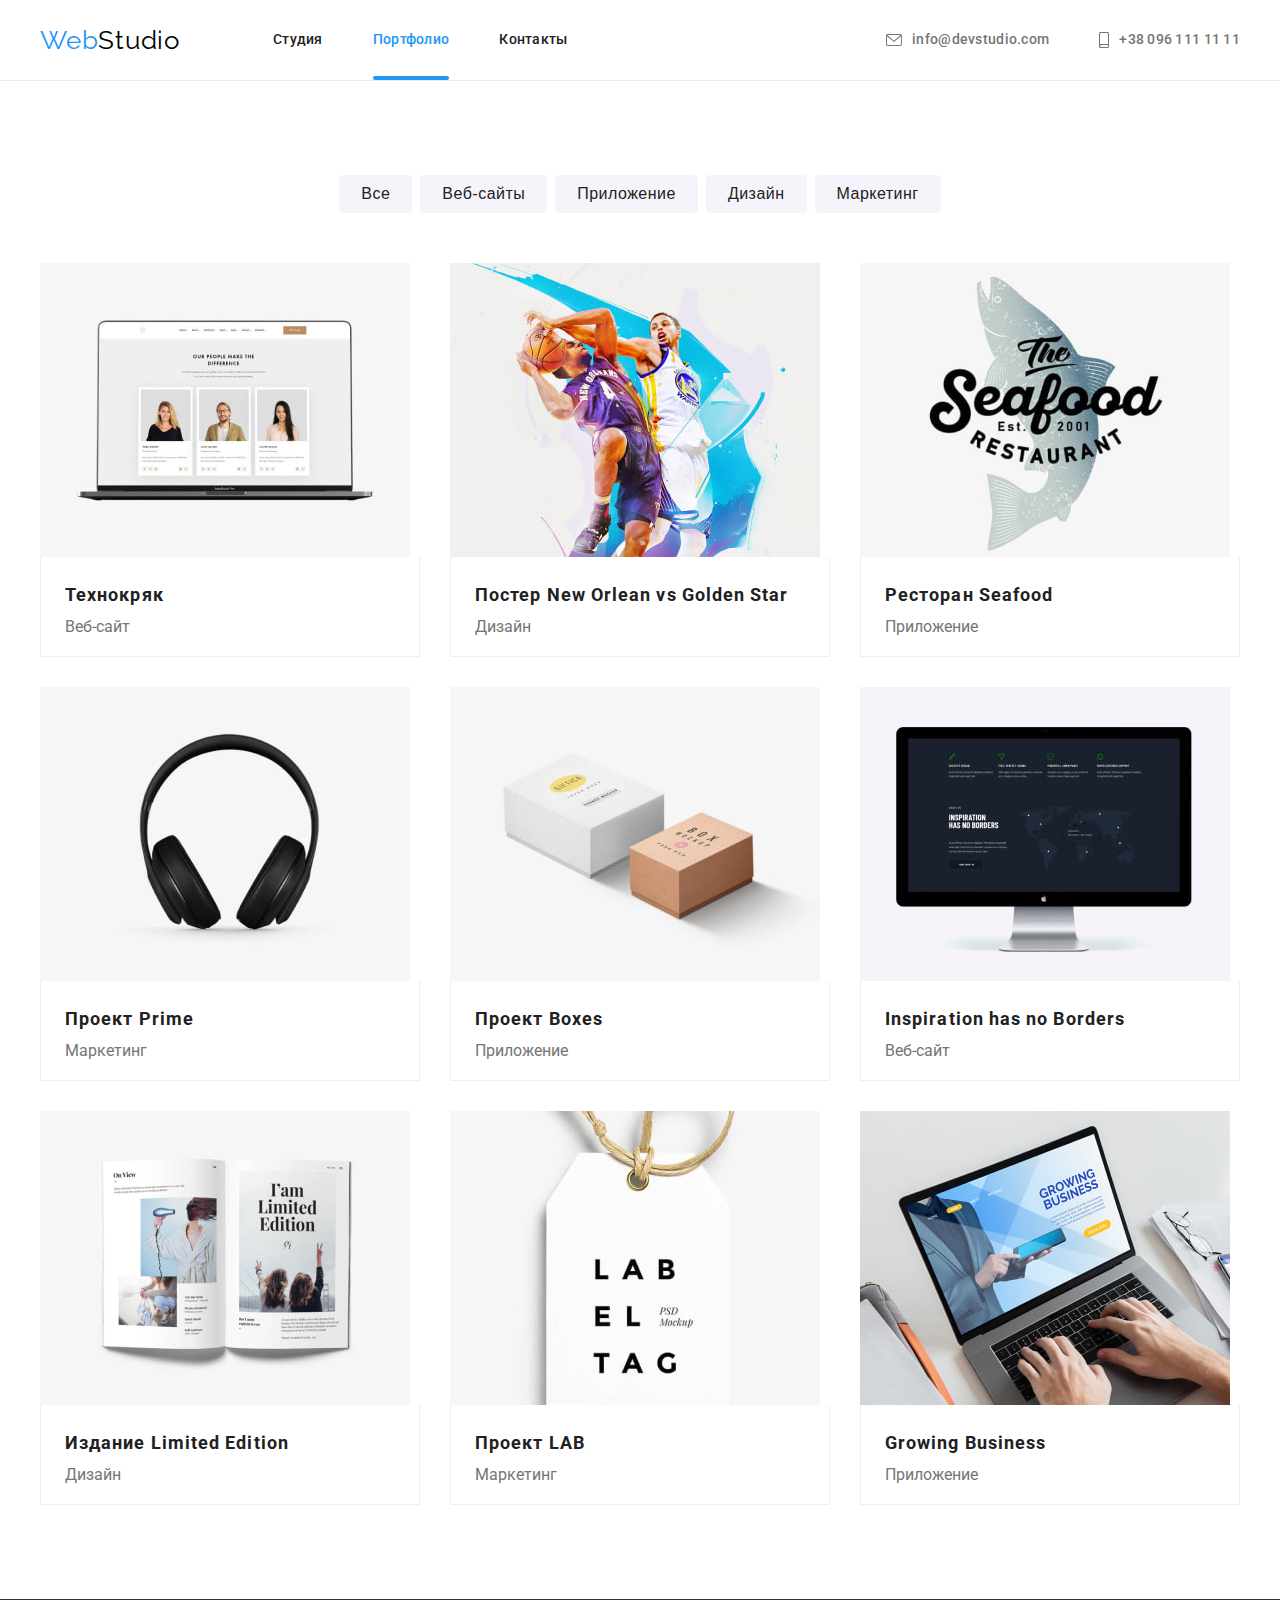
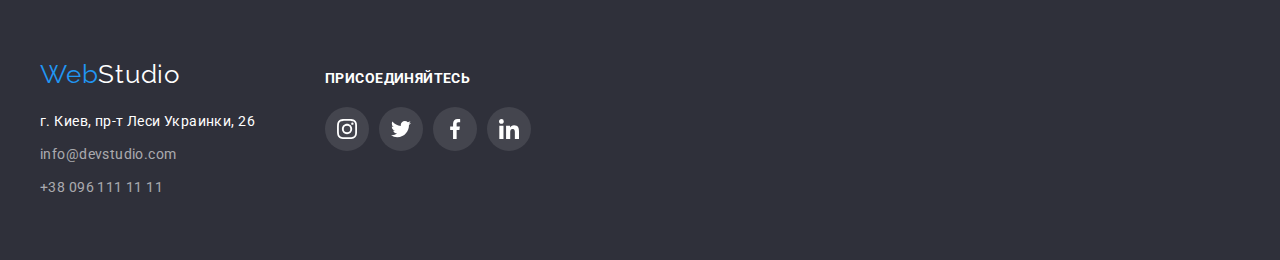
==== portfolio.html @ 495a9220 "Initial commit" ====
<!DOCTYPE html>
<html lang="ru">
  <head>
    <meta charset="UTF-8" />
    <meta http-equiv="X-UA-Compatible" content="IE=edge" />
    <meta name="viewport" content="width=device-width, initial-scale=1.0" />
    <title>Портфолио</title>
    <link rel="preconnect" href="https://fonts.googleapis.com" />
    <link rel="preconnect" href="https://fonts.gstatic.com" crossorigin />
    <link
      href="https://fonts.googleapis.com/css2?family=Raleway:wght@700&family=Roboto:wght@400;500;700;900&display=swap"
      rel="stylesheet"
    />
    <link
      rel="stylesheet"
      href="https://cdnjs.cloudflare.com/ajax/libs/modern-normalize/1.1.0/modern-normalize.min.css"
      integrity="sha512-wpPYUAdjBVSE4KJnH1VR1HeZfpl1ub8YT/NKx4PuQ5NmX2tKuGu6U/JRp5y+Y8XG2tV+wKQpNHVUX03MfMFn9Q=="
      crossorigin="anonymous"
      referrerpolicy="no-referrer"
    />
    <link rel="stylesheet" href="./css/styles.css" />
    <link rel="stylesheet" href="./index.html" />
  </head>
  <body class="body">
    <!-- Шапка -->
    <header class="header">
      <div class="conteiner header-conteiner">
        <a href="" class="header-logo"
          ><span class="first-logo">Web</span>Studio</a
        >
        <nav class="header-nav">
          <ul class="site-list">
            <li class="item">
              <a class="nav-item" href="./index.html">Студия</a>
            </li>
            <li class="item">
              <a class="nav-item--active current" href="./portfolio.html"
                >Портфолио</a
              >
            </li>
            <li class="item"><a class="nav-item" href="">Контакты</a></li>
          </ul>
        </nav>
        <ul class="contacts">
          <li class="item">
            <a class="link-mail" href="mailto:info@devstudio.com"
              ><svg class="mail-icons" width="16" height="12">
                <use href="./images/icons.svg#mail"></use>
              </svg>
              info@devstudio.com
            </a>
          </li>
          <li class="item">
            <a class="link-tel" href="tel:+380961111111">
              <svg class="tel-icons" width="10" height="16">
                <use href="./images/icons.svg#smartphone"></use>
              </svg>
              +38 096 111 11 11
            </a>
          </li>
        </ul>
      </div>
    </header>
    <!-- Main  -->
    <main>
      <section class="portfolio-section">
        <div class="conteiner">
          <ul class="filters-list">
            <li class="filters-item">
              <button class="filters-btn" type="button">Все</button>
            </li>
            <li class="filters-item">
              <button class="filters-btn" type="button">Веб-сайты</button>
            </li>
            <li class="filters-item">
              <button class="filters-btn" type="button">Приложение</button>
            </li>
            <li class="filters-item">
              <button class="filters-btn" type="button">Дизайн</button>
            </li>
            <li class="filters-item">
              <button class="filters-btn" type="button">Маркетинг</button>
            </li>
          </ul>
          <ul class="portfolio-list">
            <li class="portfolio-item">
              <a href="" class="link">
                <div class="overlay">
                  <img
                    src="./images/projects/img1sq.jpeg"
                    alt="Ноутбук с изображением"
                    width="370"
                    height="294"
                  />
                  <div class="overlay-txt">
                    <p class="text">
                      Ресурс предлагает комплексные предложения с разным уровнем
                      функционала и сервисов. Все это позволит посетителю
                      получить исчерпывающие сведения о компании или частном
                      лице.
                    </p>
                  </div>
                </div>
                <div class="work-name">
                  <h3 class="portfolio-title">Технокряк</h3>
                  <p class="portfolio-txt">Веб-сайт</p>
                </div>
              </a>
            </li>
            <li class="portfolio-item">
              <a class="link" href="">
                <div class="overlay">
                  <img
                    src="./images/projects/img2sq.jpeg"
                    alt="Два баскетболиста"
                    width="370"
                    height="294"
                  />
                  <div class="overlay-txt">
                    <p class="text">
                      Ресурс предлагает комплексные предложения с разным уровнем
                      функционала и сервисов. Все это позволит посетителю
                      получить исчерпывающие сведения о компании или частном
                      лице.
                    </p>
                  </div>
                </div>
                <div class="work-name">
                  <h3 class="portfolio-title">
                    Постер New Orlean vs Golden Star
                  </h3>
                  <p class="portfolio-txt">Дизайн</p>
                </div>
              </a>
            </li>
            <li class="portfolio-item">
              <a class="link" href="">
                <div class="overlay">
                  <img
                    src="./images/projects/img3sq.jpeg"
                    alt="логотип ресторана The Seafood"
                    width="370"
                    height="294"
                  />
                  <div class="overlay-txt">
                    <p class="text">
                      Ресурс предлагает комплексные предложения с разным уровнем
                      функционала и сервисов. Все это позволит посетителю
                      получить исчерпывающие сведения о компании или частном
                      лице.
                    </p>
                  </div>
                </div>
                <div class="work-name">
                  <h3 class="portfolio-title">Ресторан Seafood</h3>
                  <p class="portfolio-txt">Приложение</p>
                </div>
              </a>
            </li>
            <li class="portfolio-item">
              <a class="link" href="">
                <div class="overlay">
                  <img
                    src="./images/projects/img4sq.jpeg"
                    alt="Наушники"
                    width="370"
                    height="294"
                  />
                  <div class="overlay-txt">
                    <p class="text">
                      Ресурс предлагает комплексные предложения с разным уровнем
                      функционала и сервисов. Все это позволит посетителю
                      получить исчерпывающие сведения о компании или частном
                      лице.
                    </p>
                  </div>
                </div>
                <div class="work-name">
                  <h3 class="portfolio-title">Проект Prime</h3>
                  <p class="portfolio-txt">Маркетинг</p>
                </div>
              </a>
            </li>
            <li class="portfolio-item">
              <a class="link" href="">
                <div class="overlay">
                  <img
                    src="./images/projects/img5sq.jpeg"
                    alt="Две картонные коробки"
                    width="370"
                    height="294"
                  />
                  <div class="overlay-txt">
                    <p class="text">
                      Ресурс предлагает комплексные предложения с разным уровнем
                      функционала и сервисов. Все это позволит посетителю
                      получить исчерпывающие сведения о компании или частном
                      лице.
                    </p>
                  </div>
                </div>
                <div class="work-name">
                  <h3 class="portfolio-title">Проект Boxes</h3>
                  <p class="portfolio-txt">Приложение</p>
                </div>
              </a>
            </li>
            <li class="portfolio-item">
              <a class="link" href="">
                <div class="overlay">
                  <img
                    src="./images/projects/img6sq.jpeg"
                    alt="Экран монитора"
                    width="370"
                    height="294"
                  />
                  <div class="overlay-txt">
                    <p class="text">
                      Ресурс предлагает комплексные предложения с разным уровнем
                      функционала и сервисов. Все это позволит посетителю
                      получить исчерпывающие сведения о компании или частном
                      лице.
                    </p>
                  </div>
                </div>
                <div class="work-name">
                  <h3 class="portfolio-title">Inspiration has no Borders</h3>
                  <p class="portfolio-txt">Веб-сайт</p>
                </div>
              </a>
            </li>
            <li class="portfolio-item">
              <a class="link" href="">
                <div class="overlay">
                  <img
                    src="./images/projects/img7sq.jpeg"
                    alt="Раскрытая книга"
                    width="370"
                    height="294"
                  />
                  <div class="overlay-txt">
                    <p class="text">
                      Ресурс предлагает комплексные предложения с разным уровнем
                      функционала и сервисов. Все это позволит посетителю
                      получить исчерпывающие сведения о компании или частном
                      лице.
                    </p>
                  </div>
                </div>
                <div class="work-name">
                  <h3 class="portfolio-title">Издание Limited Edition</h3>
                  <p class="portfolio-txt">Дизайн</p>
                </div>
              </a>
            </li>
            <li class="portfolio-item">
              <a class="link" href="">
                <div class="overlay">
                  <img
                    src="./images/projects/img8sq.jpeg"
                    alt="Бирка з надписью"
                    width="370"
                    height="294"
                  />
                  <div class="overlay-txt">
                    <p class="text">
                      Ресурс предлагает комплексные предложения с разным уровнем
                      функционала и сервисов. Все это позволит посетителю
                      получить исчерпывающие сведения о компании или частном
                      лице.
                    </p>
                  </div>
                </div>
                <div class="work-name">
                  <h3 class="portfolio-title">Проект LAB</h3>
                  <p class="portfolio-txt">Маркетинг</p>
                </div>
              </a>
            </li>
            <li class="portfolio-item">
              <a class="link" href="">
                <div class="overlay">
                  <img
                    src="./images/projects/img9sq.jpeg"
                    alt="Работа за ноутбуком"
                    width="370"
                    height="294"
                  />
                  <div class="overlay-txt">
                    <p class="text">
                      Ресурс предлагает комплексные предложения с разным уровнем
                      функционала и сервисов. Все это позволит посетителю
                      получить исчерпывающие сведения о компании или частном
                      лице.
                    </p>
                  </div>
                </div>
                <div class="work-name">
                  <h3 class="portfolio-title">Growing Business</h3>
                  <p class="portfolio-txt">Приложение</p>
                </div>
              </a>
            </li>
          </ul>
        </div>
      </section>
    </main>
    <!-- Подвал -->
    <footer class="footer">
      <div class="conteiner footer-conteiner">
        <div class="conteiner-adds">
          <a href="" class="footer-logo"
            ><span class="first-logo">Web</span>Studio</a
          >
          <address class="adds">
            <ul class="adds-list">
              <li class="adds-item">
                <a
                  class="adds-link"
                  href="https://goo.gl/maps/kPwxMx7PWrMd9NRP6"
                  target="_blank"
                  rel="noopener noreferrer"
                  >г. Киев, пр-т Леси Украинки, 26
                </a>
              </li>
              <li class="adds-item">
                <a class="adds-contact" href="mailto:info@devstudio.com"
                  >info@devstudio.com</a
                >
              </li>
              <li class="adds-item">
                <a class="adds-contact" href="tel:+380961111111"
                  >+38 096 111 11 11</a
                >
              </li>
            </ul>
          </address>
        </div>
        <div class="conteiner-connect">
          <h3 class="footer-title">Присоединяйтесь</h3>
          <ul class="connect-list">
            <li class="connect-item">
              <a
                class="link-connect"
                href=""
                target="_blank"
                rel="noopener noreferrer"
                aria-label="instagram"
              >
                <svg class="connect-icons" width="20" height="20">
                  <use href="./images/icons.svg#instagram"></use>
                </svg>
              </a>
            </li>
            <li class="connect-item">
              <a
                class="link-connect"
                href=""
                target="_blank"
                rel="noopener noreferrer"
                aria-label="twitter"
              >
                <svg class="connect-icons" width="20" height="20">
                  <use href="./images/icons.svg#twitter"></use>
                </svg>
              </a>
            </li>
            <li class="connect-item">
              <a
                class="link-connect"
                href=""
                target="_blank"
                rel="noopener noreferrer"
                aria-label="facebook"
              >
                <svg class="connect-icons" width="20" height="20">
                  <use href="./images/icons.svg#facebook"></use>
                </svg>
              </a>
            </li>
            <li class="connect-item">
              <a
                class="link-connect"
                href=""
                target="_blank"
                rel="noopener noreferrer"
                aria-label="linkedin"
              >
                <svg class="connect-icons" width="20" height="20">
                  <use href="./images/icons.svg#linkedin"></use>
                </svg>
              </a>
            </li>
          </ul>
        </div>
      </div>
    </footer>
  </body>
</html>
---- css/styles.css ----
:root {
  --title-text-color: #212121;
  --text-color: #757575;
  --akcent-color: #2196f3;
  --bgc-secondary: #2f303a;
  --logo-header-color: #000000;
  --logo-footer-color: #ffffff;
  --filter-button: #f5f4fa;
  --card-border: #eeeeee;
  --icons-basic-color: #afb1b8;
  --icons-secondary-color: #757575;
  --animation: 250ms cubic-bezier(0.4, 0, 0.2, 1);
}

.body {
  font-family: Roboto, sans-serif;
  color: var(--title-text-color);
  margin: auto;
}
.no-scroll {
  overflow: hidden;
}

.site-list,
.contacts,
.features-list,
.specialization-list,
.team-list,
.icons-list,
.clients-list,
.adds-list,
.connect-list,
.filters-list,
.portfolio-list {
  list-style-type: none;
}

h1,
h2,
h3,
h4,
h5,
h6,
p {
  padding: 0;
  margin: 0;
}

.contacts,
.features-list,
.specialization-list,
.team-list,
.clients-list,
.adds-list,
.filters-list,
.connect-list,
.portfolio-list,
.icons-list {
  padding: 0;
  margin: 0;
}

img {
  display: block;
  margin: 0;
}

.conteiner {
  width: 1200px;
  padding-left: 15px;
  padding-right: 15px;
  margin: 0 auto;
}

/* Header section */

.header {
  border-bottom: 1px solid #ececec;
}

.header-conteiner {
  display: flex;
  align-items: center;
}

.header-logo {
  margin-right: 93px;
}

.header-logo,
.footer-logo {
  color: var(--logo-header-color);

  font-family: "Raleway";
  font-size: 26px;
  line-height: 1.19;
  letter-spacing: 0.03em;
  text-decoration: none;
}

.first-logo {
  color: var(--akcent-color);
  font-family: "Raleway";
  font-size: 26px;
  line-height: 1.19;
  letter-spacing: 0.03em;
}

.header-nav {
  display: flex;
  margin-right: 0;
}
.site-list {
  display: flex;
  gap: 50px;
  padding-left: 0;
  padding-top: 0;
  padding-bottom: 0;
  margin: 0 auto;
}

.nav-item {
  display: block;
  padding-top: 32px;
  padding-bottom: 32px;

  color: var(--title-text-color);

  font-weight: 500;
  font-size: 14px;
  line-height: 1.14;
  letter-spacing: 0.02em;
  text-decoration: none;

  transition: color var(--animation);
}

.nav-item:hover,
.nav-item:focus {
  color: var(--akcent-color);
}
.nav-item--active {
  position: relative;
  display: block;
  padding-top: 32px;
  padding-bottom: 32px;

  color: var(--akcent-color);

  font-weight: 500;
  font-size: 14px;
  line-height: 1.14;
  letter-spacing: 0.02em;
  text-decoration: none;
}

.current::after {
  position: absolute;
  left: 0;
  bottom: 0;

  content: "";
  width: 100%;
  height: 4px;
  border-radius: 2px;
  background-color: var(--akcent-color);
}

.contacts {
  display: flex;
  margin-left: auto;
  gap: 50px;
}

.link-mail,
.link-tel {
  padding-top: 32px;
  padding-bottom: 32px;

  color: var(--text-color);

  font-weight: 500;
  font-size: 14px;
  line-height: 1.14;
  letter-spacing: 0.02em;
  text-decoration: none;

  transition: color var(--animation);
}
.link-mail,
.link-tel {
  display: flex;
  align-items: center;
  color: var(--icons-secondary-color);
}
.mail-icons,
.tel-icons {
  fill: currentColor;
  margin-right: 10px;
}
.mail-icons:hover,
.mail-icons:focus {
  fill: currentColor;
}

.link-mail:hover,
.link-tel:hover,
.link-mail:focus,
.link-tel:focus {
  color: var(--akcent-color);
}

/* Hero section */

.section-hero {
  width: 1600px;
  margin: 0 auto;
  padding: 200px 0;

  background-image: linear-gradient(
      to right,
      rgba(47, 48, 58, 0.4),
      rgba(47, 48, 58, 0.4)
    ),
    url(../images/img-hero-sq.jpeg);
  background-position: center;
  background-repeat: no-repeat;
}
/* .section-hero:hover {
  background-image: linear-gradient(
      to right,
      rgba(47, 48, 58, 0.4),
      rgba(47, 48, 58, 0.4)
    ),
    url(../images/img-hero-sq.jpeg);
} */
.conteiner-hero {
  width: 1200px;
  padding-left: 15px;
  padding-right: 15px;
  margin: 0 auto;
}

.hero-title {
  width: 696px;
  margin: auto;
  margin-bottom: 30px;

  color: var(--logo-footer-color);

  font-weight: 900;
  font-size: 44px;
  line-height: 1.36;
  text-align: center;
  letter-spacing: 0.06em;
  text-transform: uppercase;
}

.hero-btn {
  display: flex;
  flex-direction: row;
  align-items: flex-start;
  padding: 10px 32px;
  margin: auto;
  gap: 10px;

  box-shadow: 0px 4px 4px rgba(0, 0, 0, 0.15);
  border-radius: 4px;

  color: var(--logo-footer-color);
  background-color: var(--akcent-color);
  font-weight: 700;
  font-size: 16px;
  line-height: 1.88;
  letter-spacing: 0.06em;
}

.hero-btn:hover,
.hero-btn:focus {
  background-color: #188ce8;
}
.hero-btn,
.filters-btn {
  cursor: pointer;
}

/* Features section */

.features {
  padding-top: 94px;
  padding-bottom: 94px;
}

.features-list {
  display: flex;
  flex-direction: row;
  gap: 30px;
}

.features-item {
  flex-basis: calc((100% - 90px) / 4);
}
.conteiner-icons {
  display: flex;
  width: 270px;
  height: 120px;
  background-color: var(--filter-button);

  align-items: center;
  justify-content: center;
  margin-bottom: 30px;
}

.features-titie {
  margin-bottom: 10px;

  font-weight: 700;
  font-size: 14px;
  line-height: 1.17;
  letter-spacing: 0.03em;
  text-transform: uppercase;
}

.features-txt {
  color: var(--text-color);

  font-weight: 400;
  font-size: 14px;
  line-height: 1.71;
  letter-spacing: 0.03em;
}

/* Specialization section */

.specialization {
  padding-top: 0;
  padding-bottom: 94px;
}

.specialization-title,
.team-title {
  font-weight: 700;
  font-size: 36px;
  line-height: 1.17;
  text-align: center;
  letter-spacing: 0.03em;
}

.specialization-title {
  margin-bottom: 50px;
}
.specialization-list {
  display: flex;
}
.specialization-item {
  width: 370px;
  margin-right: 30px;
  position: relative;
}
.specialization-item:nth-child(3n) {
  margin-right: 0;
}

.special-name {
  width: 370px;
  height: 70px;

  font-size: 14px;
  line-height: 1.14;
  text-align: center;
  letter-spacing: 0.03em;
  text-transform: uppercase;
  color: var(--logo-footer-color);
  background-color: rgba(47, 48, 58, 0.8);

  position: absolute;
  left: 0;
  bottom: 0;
  display: flex;
  align-items: center;
  justify-content: center;
}

/* Team section */

.team {
  padding-top: 94px;
  padding-bottom: 94px;

  background-color: #f5f4fa;
}
.team-title {
  margin-bottom: 50px;
}

.team-list {
  display: flex;
  flex-wrap: wrap;
  gap: 30px;
}
.team-item {
  flex-basis: calc((100% - 90px) / 4);

  background-color: var(--logo-footer-color);

  box-shadow: 0px 1px 3px rgba(0, 0, 0, 0.12), 0px 1px 1px rgba(0, 0, 0, 0.14),
    0px 2px 1px rgba(0, 0, 0, 0.2);
  border-radius: 0px 0px 4px 4px;
}

.card-name {
  padding: 30px 10px;
}
.team-caption {
  display: block;
  margin-bottom: 10px;

  font-weight: 500;
  font-size: 16px;
  line-height: 1.19;
  letter-spacing: 0.03em;
  text-align: center;
}
.team-txt {
  margin-bottom: 16px;

  color: var(--text-color);

  font-size: 16px;
  line-height: 1.19;
  letter-spacing: 0.03em;
  text-align: center;
}

.icons-list {
  display: flex;
  align-items: center;
  justify-content: center;
  gap: 10px;
}

.icons-link {
  display: flex;
  align-items: center;
  justify-content: center;
  width: 44px;
  height: 44px;
  border-radius: 50%;
  color: var(--icons-basic-color);

  transition: background-color var(--animation), color var(--animation);
}

.social-icons {
  fill: currentColor;
}

.icons-link:hover,
.icons-link:focus {
  color: var(--logo-footer-color);
  background-color: var(--akcent-color);
}

.clients {
  padding-top: 94px;
  padding-bottom: 94px;
}
.clients-title {
  font-weight: 700;
  font-size: 36px;
  line-height: 1.17;
  text-align: center;
  letter-spacing: 0.03em;

  margin-bottom: 50px;
}

.clients-list {
  display: flex;
  align-items: center;
  justify-content: center;
  gap: 30px;
}

.clients-link {
  display: flex;
  align-items: center;
  justify-content: center;
  width: 170px;
  height: 92px;
  border: 1px solid var(--icons-basic-color);
  border-radius: 4px;
  color: var(--icons-basic-color);

  transition: border-color var(--animation), color var(--animation);
}
.clients-link:hover,
.clients-link:focus {
  color: var(--akcent-color);
  border: 1px solid var(--akcent-color);
  border-radius: 4px;
}
.clients-icons {
  fill: currentColor;
}

/* Footer */
.footer {
  padding-top: 60px;
  padding-bottom: 60px;
  background-color: var(--bgc-secondary);
}

.footer-conteiner {
  display: flex;
  align-items: baseline;

  background-color: var(--bgc-secondary);
}
.conteiner-adds {
  margin-right: 70px;
}

.footer-logo {
  display: block;
  margin-bottom: 20px;
  color: var(--logo-footer-color);
}
.adds-item:not(:last-child) {
  display: block;
  margin-bottom: 9px;
}

.adds-link {
  color: var(--logo-footer-color);

  font-weight: 400;
  font-size: 14px;
  font-style: normal;
  line-height: 1.71;
  letter-spacing: 0.03em;
  text-decoration: none;

  transition: color var(--animation);
}
.adds-link:hover,
.adds-link:focus {
  color: var(--akcent-color);
}
.adds-contact {
  color: rgba(255, 255, 255, 0.6);

  font-weight: 400;
  font-size: 14px;
  font-style: normal;
  line-height: 1.71;
  letter-spacing: 0.03em;
  text-decoration: none;

  transition: color var(--animation);
}
.adds-contact:hover,
.adds-contact:focus {
  color: var(--akcent-color);
}

.footer-title {
  font-weight: 700;
  font-size: 14px;
  line-height: 1.14;
  letter-spacing: 0.03em;
  text-transform: uppercase;
  color: var(--logo-footer-color);

  margin-bottom: 20px;
}

.connect-list {
  display: flex;
  align-items: center;
  justify-content: center;
  gap: 10px;
}
.link-connect {
  display: flex;
  align-items: center;
  justify-content: center;
  width: 44px;
  height: 44px;
  border-radius: 50%;

  background: rgba(255, 255, 255, 0.1);
  color: var(--logo-footer-color);

  transition: background-color var(--animation);
}
.link-connect:hover,
.link-connect:focus {
  background-color: var(--akcent-color);
}
.connect-icons {
  fill: currentColor;
}

.footer-form {
  display: flex;
  margin-left: 93px;
}
.form-txt {
  font-weight: 700;
  font-size: 14px;
  line-height: 1.14;
  letter-spacing: 0.03em;

  color: var(--logo-footer-color);
}
/* Modal */

.backdrop {
  position: fixed;
  top: 0;
  left: 0;

  width: 100%;
  height: 100%;

  background-color: rgba(0, 0, 0, 0.2);

  transition: opacity var(--animation);
}

.backdrop.is-hidden {
  opacity: 0;
  pointer-events: none;
}

.modal {
  position: absolute;
  top: 50%;
  left: 50%;
  transform: translate(-50%, -50%);

  width: 528px;
  height: 581px;

  background-color: var(--logo-footer-color);
  box-shadow: 0px 1px 3px rgba(0, 0, 0, 0.12), 0px 1px 1px rgba(0, 0, 0, 0.14),
    0px 2px 1px rgba(0, 0, 0, 0.2);
  border-radius: 4px;
}

.close-btn {
  position: absolute;
  top: 0;
  right: 0;

  width: 30px;
  height: 30px;

  cursor: pointer;
  border-radius: 50%;
  border: 1px solid rgba(0, 0, 0, 0.1);
  margin-top: 8px;
  margin-right: 8px;
  padding: 0;
}

/* Portfolio */

.portfolio-section {
  padding-top: 94px;
  padding-bottom: 94px;
}

.filters-list {
  display: flex;
  justify-content: center;
  gap: 8px;
  margin-bottom: 50px;
}

.filters-btn {
  padding: 6px 22px;
  background-color: var(--filter-button);
  color: var(--title-text-color);
  text-decoration: none;

  font-weight: 500;
  font-size: 16px;
  line-height: 1.62;
  letter-spacing: 0.03em;
  border-radius: 4px;
  border: none;

  transition: background-color var(--animation), color var(--animation),
    box-shadow var(--animation);
}
.filters-btn:hover,
.filters-btn:focus {
  background-color: var(--akcent-color);
  color: var(--logo-footer-color);
  box-shadow: 0px 3px 1px rgba(0, 0, 0, 0.1), 0px 1px 2px rgba(0, 0, 0, 0.08),
    0px 2px 2px rgba(0, 0, 0, 0.12);
}
.portfolio-list {
  display: flex;
  flex-wrap: wrap;
  gap: 30px;
}

.portfolio-item {
  flex-basis: calc((100% - 60px) / 3);
}
.work-name {
  padding: 20px 24px;
  border: 1px solid #eeeeee;
  border-top: none;
}

.link {
  display: block;
  text-decoration: none;
  color: var(--text-color);

  transition: box-shadow var(--animation);
}

.link:hover,
.link:focus {
  box-shadow: 0px 1px 1px rgba(0, 0, 0, 0.12), 0px 4px 4px rgba(0, 0, 0, 0.06),
    1px 4px 6px rgba(0, 0, 0, 0.16);
}
.overlay {
  position: relative;
  overflow: hidden;
  top: 0;
  left: 0;
}
.overlay-txt {
  position: absolute;
  top: 0;
  left: 0;

  width: 100%;
  height: 100%;

  background-color: rgba(33, 150, 243, 0.9);
  transform: translateY(100%);
  transition: transform var(--animation);
}
.link:hover .overlay-txt,
.link:focus .overlay-txt {
  transform: translateY(0);
}

.text {
  font-size: 18px;
  line-height: 1.56;
  letter-spacing: 0.03em;
  padding: 63px 24px;
  color: var(--logo-footer-color);
}

.portfolio-title {
  margin-bottom: 4px;

  color: var(--title-text-color);
  font-weight: 700;
  font-size: 18px;
  line-height: 2;
  letter-spacing: 0.06em;
}

.portfolio-text {
  color: var(--text-color);

  font-weight: 400;
  font-size: 16px;
  line-height: 1.88;
  letter-spacing: 0.03em;
}
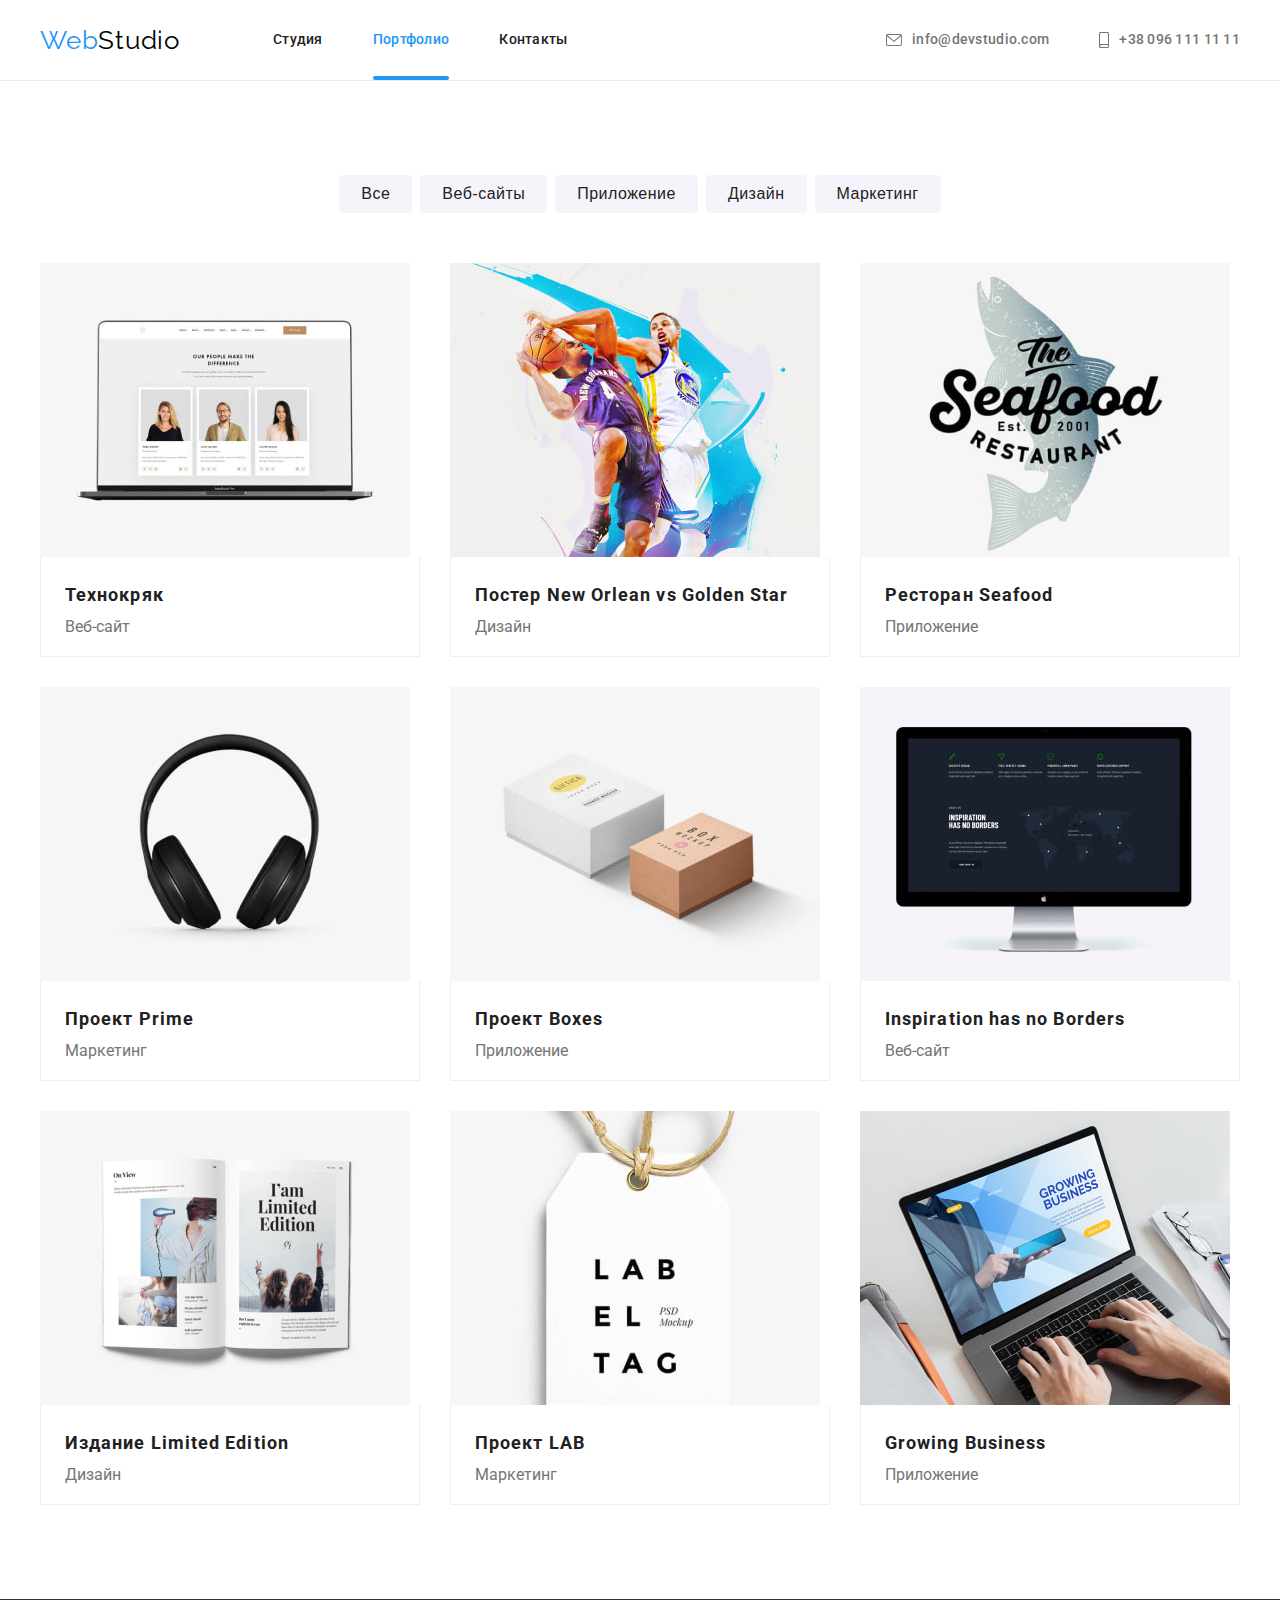
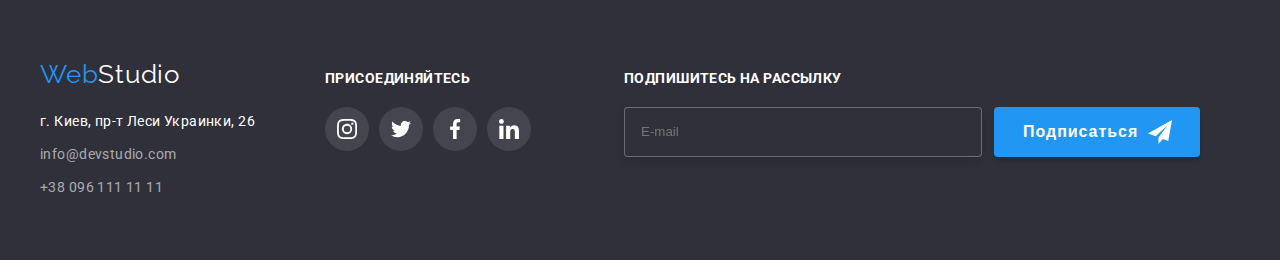
==== commit 7f6ebf66: "Вносит разметку Формы в футер" ====
--- a/portfolio.html
+++ b/portfolio.html
@@ -393,6 +393,23 @@
             </li>
           </ul>
         </div>
+        <div class="footer-form">
+          <h3 class="form-txt">Подпишитесь на рассылку</h3>
+          <div class="mail-form">
+            <input
+              class="footer-input"
+              type="email"
+              name="email"
+              placeholder="E-mail"
+            />
+            <button class="form-btn" type="submit">
+              <span class="txt-btn">Подписаться</span>
+              <svg class="form-icon" width="24" height="24">
+                <use href="./images/icons.svg#icon-send"></use>
+              </svg>
+            </button>
+          </div>
+        </div>
       </div>
     </footer>
   </body>
--- a/css/styles.css
+++ b/css/styles.css
@@ -603,7 +603,7 @@
 }
 
 .footer-form {
-  display: flex;
+  display: block;
   margin-left: 93px;
 }
 .form-txt {
@@ -611,7 +611,57 @@
   font-size: 14px;
   line-height: 1.14;
   letter-spacing: 0.03em;
-
+  text-transform: uppercase;
+
+  margin-bottom: 20px;
+
+  color: var(--logo-footer-color);
+}
+
+.mail-form {
+  display: flex;
+  align-items: center;
+  justify-content: center;
+  gap: 12px;
+}
+
+.footer-input {
+  box-sizing: border-box;
+  width: 358px;
+  height: 50px;
+  padding-left: 16px;
+
+  border: 1px solid rgba(255, 255, 255, 0.3);
+  filter: drop-shadow(0px 4px 4px rgba(0, 0, 0, 0.15));
+  border-radius: 4px;
+
+  background-color: var(--bgc-secondary);
+  color: var(--logo-footer-color);
+}
+
+.form-btn {
+  display: flex;
+  gap: 10px;
+  align-items: center;
+  justify-content: center;
+
+  padding: 10px 28px 10px 29px;
+
+  box-shadow: 0px 4px 4px rgba(0, 0, 0, 0.15);
+  border-radius: 4px;
+  border: none;
+  color: var(--logo-footer-color);
+  background-color: var(--akcent-color);
+}
+
+.txt-btn {
+  font-weight: 700;
+  font-size: 16px;
+  line-height: 1.88;
+  letter-spacing: 0.06em;
+}
+
+.form-icon {
   color: var(--logo-footer-color);
 }
 /* Modal */
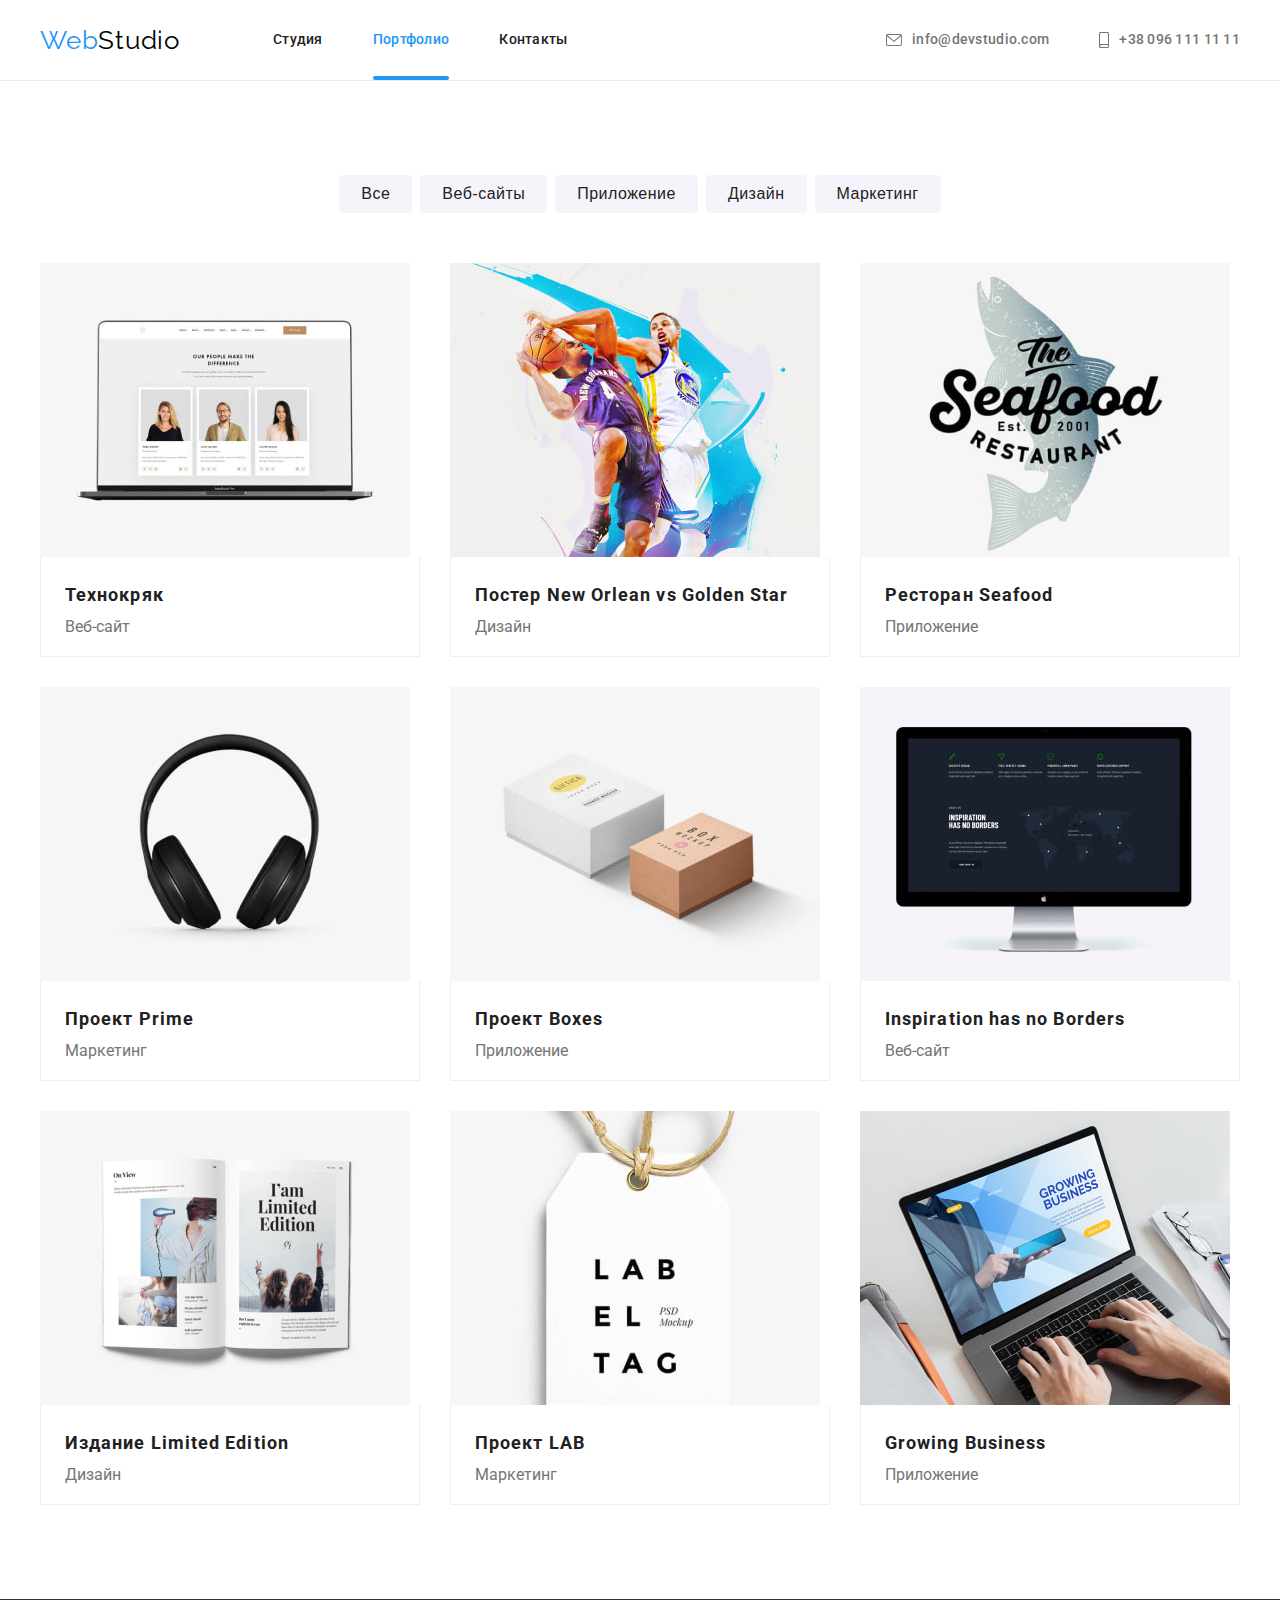
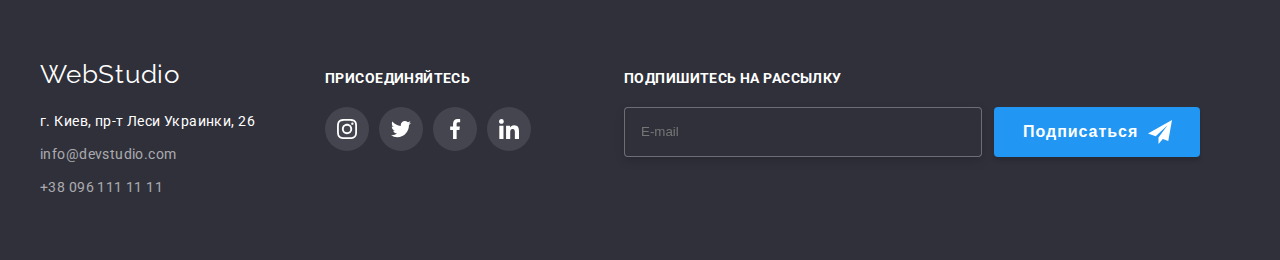
==== commit c778c179: "изменяет стилизацию по БЭМ" ====
--- a/portfolio.html
+++ b/portfolio.html
@@ -24,21 +24,21 @@
   <body class="body">
     <!-- Шапка -->
     <header class="header">
-      <div class="conteiner header-conteiner">
-        <a href="" class="header-logo"
-          ><span class="first-logo">Web</span>Studio</a
+      <div class="conteiner header__conteiner">
+        <a href="" class="header__logo"
+          ><span class="header__logo--first-logo">Web</span>Studio</a
         >
-        <nav class="header-nav">
-          <ul class="site-list">
-            <li class="item">
-              <a class="nav-item" href="./index.html">Студия</a>
-            </li>
-            <li class="item">
-              <a class="nav-item--active current" href="./portfolio.html"
+        <nav class="nav">
+          <ul class="nav__list">
+            <li class="nav__item">
+              <a class="nav__link" href="./index.html">Студия</a>
+            </li>
+            <li class="nav__item">
+              <a class="nav__link--active current" href="./portfolio.html"
                 >Портфолио</a
               >
             </li>
-            <li class="item"><a class="nav-item" href="">Контакты</a></li>
+            <li class="nav__item"><a class="nav__link" href="">Контакты</a></li>
           </ul>
         </nav>
         <ul class="contacts">
@@ -395,7 +395,7 @@
         </div>
         <div class="footer-form">
           <h3 class="form-txt">Подпишитесь на рассылку</h3>
-          <div class="mail-form">
+          <form class="mail-form">
             <input
               class="footer-input"
               type="email"
@@ -408,7 +408,7 @@
                 <use href="./images/icons.svg#icon-send"></use>
               </svg>
             </button>
-          </div>
+          </form>
         </div>
       </div>
     </footer>
--- a/css/styles.css
+++ b/css/styles.css
@@ -17,11 +17,28 @@
   color: var(--title-text-color);
   margin: auto;
 }
+
+.visualy-hidden {
+  position: absolute;
+  white-space: nowrap;
+  width: 1px;
+  height: 1px;
+  overflow: hidden;
+  border: 0;
+  padding: 0;
+  clip-path: inset(50%);
+  margin: 1px;
+}
+
+.visualy-hidden:focus + .agree-icon .agree-icon-uncheck {
+  fill: var(--akcent-color);
+}
+
 .no-scroll {
   overflow: hidden;
 }
 
-.site-list,
+.nav__list,
 .contacts,
 .features-list,
 .specialization-list,
@@ -78,16 +95,16 @@
   border-bottom: 1px solid #ececec;
 }
 
-.header-conteiner {
-  display: flex;
-  align-items: center;
-}
-
-.header-logo {
+.header__conteiner {
+  display: flex;
+  align-items: center;
+}
+
+.header__logo {
   margin-right: 93px;
 }
 
-.header-logo,
+.header__logo,
 .footer-logo {
   color: var(--logo-header-color);
 
@@ -98,7 +115,7 @@
   text-decoration: none;
 }
 
-.first-logo {
+.header__logo--first-logo {
   color: var(--akcent-color);
   font-family: "Raleway";
   font-size: 26px;
@@ -106,11 +123,12 @@
   letter-spacing: 0.03em;
 }
 
-.header-nav {
+.nav {
   display: flex;
   margin-right: 0;
 }
-.site-list {
+
+.nav__list {
   display: flex;
   gap: 50px;
   padding-left: 0;
@@ -119,13 +137,12 @@
   margin: 0 auto;
 }
 
-.nav-item {
+.nav__link {
   display: block;
   padding-top: 32px;
   padding-bottom: 32px;
 
   color: var(--title-text-color);
-
   font-weight: 500;
   font-size: 14px;
   line-height: 1.14;
@@ -135,18 +152,18 @@
   transition: color var(--animation);
 }
 
-.nav-item:hover,
-.nav-item:focus {
+.nav__link:hover,
+.nav__link:focus {
   color: var(--akcent-color);
 }
-.nav-item--active {
+
+.nav__link--active {
   position: relative;
   display: block;
   padding-top: 32px;
   padding-bottom: 32px;
 
   color: var(--akcent-color);
-
   font-weight: 500;
   font-size: 14px;
   line-height: 1.14;
@@ -178,7 +195,6 @@
   padding-bottom: 32px;
 
   color: var(--text-color);
-
   font-weight: 500;
   font-size: 14px;
   line-height: 1.14;
@@ -187,17 +203,20 @@
 
   transition: color var(--animation);
 }
+
 .link-mail,
 .link-tel {
   display: flex;
   align-items: center;
   color: var(--icons-secondary-color);
 }
+
 .mail-icons,
 .tel-icons {
   fill: currentColor;
   margin-right: 10px;
 }
+
 .mail-icons:hover,
 .mail-icons:focus {
   fill: currentColor;
@@ -280,7 +299,8 @@
   background-color: #188ce8;
 }
 .hero-btn,
-.filters-btn {
+.filters-btn,
+.send-btn {
   cursor: pointer;
 }
 
@@ -636,7 +656,12 @@
   border-radius: 4px;
 
   background-color: var(--bgc-secondary);
-  color: var(--logo-footer-color);
+  outline: transparent;
+}
+
+.footer-input:focus {
+  color: var(--logo-footer-color);
+  border: solid var(--akcent-color);
 }
 
 .form-btn {
@@ -692,6 +717,7 @@
 
   width: 528px;
   height: 581px;
+  padding: 40px;
 
   background-color: var(--logo-footer-color);
   box-shadow: 0px 1px 3px rgba(0, 0, 0, 0.12), 0px 1px 1px rgba(0, 0, 0, 0.14),
@@ -706,6 +732,7 @@
 
   width: 30px;
   height: 30px;
+  background-color: transparent;
 
   cursor: pointer;
   border-radius: 50%;
@@ -713,6 +740,164 @@
   margin-top: 8px;
   margin-right: 8px;
   padding: 0;
+
+  transition: fill var(--animation);
+}
+
+.close-btn:hover,
+.close-btn:focus {
+  fill: var(--akcent-color);
+}
+
+.register-form {
+  text-align: center;
+}
+
+.reg-title {
+  display: block;
+  font-size: 20px;
+  line-height: 1.15;
+  text-align: center;
+  letter-spacing: 0.03em;
+
+  margin-bottom: 13px;
+
+  color: var(--title-text-color);
+}
+
+.reg-group {
+  display: block;
+  margin-bottom: 20px;
+}
+
+.reg-wrap {
+  position: relative;
+  display: block;
+  margin-bottom: 9px;
+  text-align: left;
+}
+
+.reg-wrap:last-child {
+  margin-bottom: 0;
+}
+
+.reg-form-lable {
+  font-weight: 400;
+  font-size: 12px;
+  line-height: 1.17;
+  letter-spacing: 0.01em;
+  cursor: pointer;
+  margin-bottom: 4px;
+
+  color: var(--text-color);
+}
+
+.reg-input {
+  width: 448px;
+  height: 40px;
+  padding-left: 42px;
+  border: 1px solid rgba(33, 33, 33, 0.2);
+  border-radius: 4px;
+  cursor: pointer;
+  outline: transparent;
+}
+
+.reg-input:focus {
+  border-color: var(--akcent-color);
+}
+
+.reg-icons {
+  position: absolute;
+  top: 35px;
+  left: 15px;
+  color: var(--title-text-color);
+}
+.reg-wrap:focus-within > .reg-icons {
+  fill: var(--akcent-color);
+}
+.reg-message {
+  width: 448px;
+  height: 120px;
+  border: 1px solid rgba(33, 33, 33, 0.2);
+  border-radius: 4px;
+  resize: none;
+  padding: 12px 16px;
+  cursor: pointer;
+  outline: transparent;
+}
+
+.reg-message:focus {
+  border-color: var(--akcent-color);
+}
+
+.agree-form {
+  display: flex;
+  margin-bottom: 30px;
+  gap: 7px;
+  align-items: center;
+  justify-content: center;
+  cursor: pointer;
+}
+
+.agree-form:focus ~ .agree-icon .agree-icon-uncheck {
+  fill: var(--accent-color);
+}
+
+.agree-input:checked + .agree-icon .agree-icon-uncheck {
+  opacity: 0;
+}
+
+.agree-input:checked + .agree-icon .agree-icon-check {
+  opacity: 1;
+  fill: var(--logo-footer-color);
+}
+
+.agree-icon-check {
+  opacity: 0;
+}
+
+.agree-txt {
+  font-weight: 400;
+  font-size: 14px;
+  line-height: 1.71;
+  letter-spacing: 0.03em;
+  user-select: none;
+
+  color: var(--text-color);
+}
+
+.agree-link {
+  color: var(--akcent-color);
+}
+
+.agree-link:focus {
+  border-color: currentColor;
+}
+
+.send-btn {
+  display: inline-flex;
+  align-items: flex-start;
+  padding: 10px 55px;
+  margin: auto;
+  gap: 10px;
+
+  box-shadow: 0px 4px 4px rgba(0, 0, 0, 0.15);
+  border-radius: 4px;
+  border: none;
+
+  color: var(--logo-footer-color);
+  background-color: var(--akcent-color);
+  font-weight: 700;
+  font-size: 16px;
+  line-height: 1.88;
+  letter-spacing: 0.06em;
+
+  transition: background-color var(--animation);
+}
+
+.send-btn:hover,
+.send-btn:focus {
+  background-color: #188ce8;
 }
 
 /* Portfolio */
